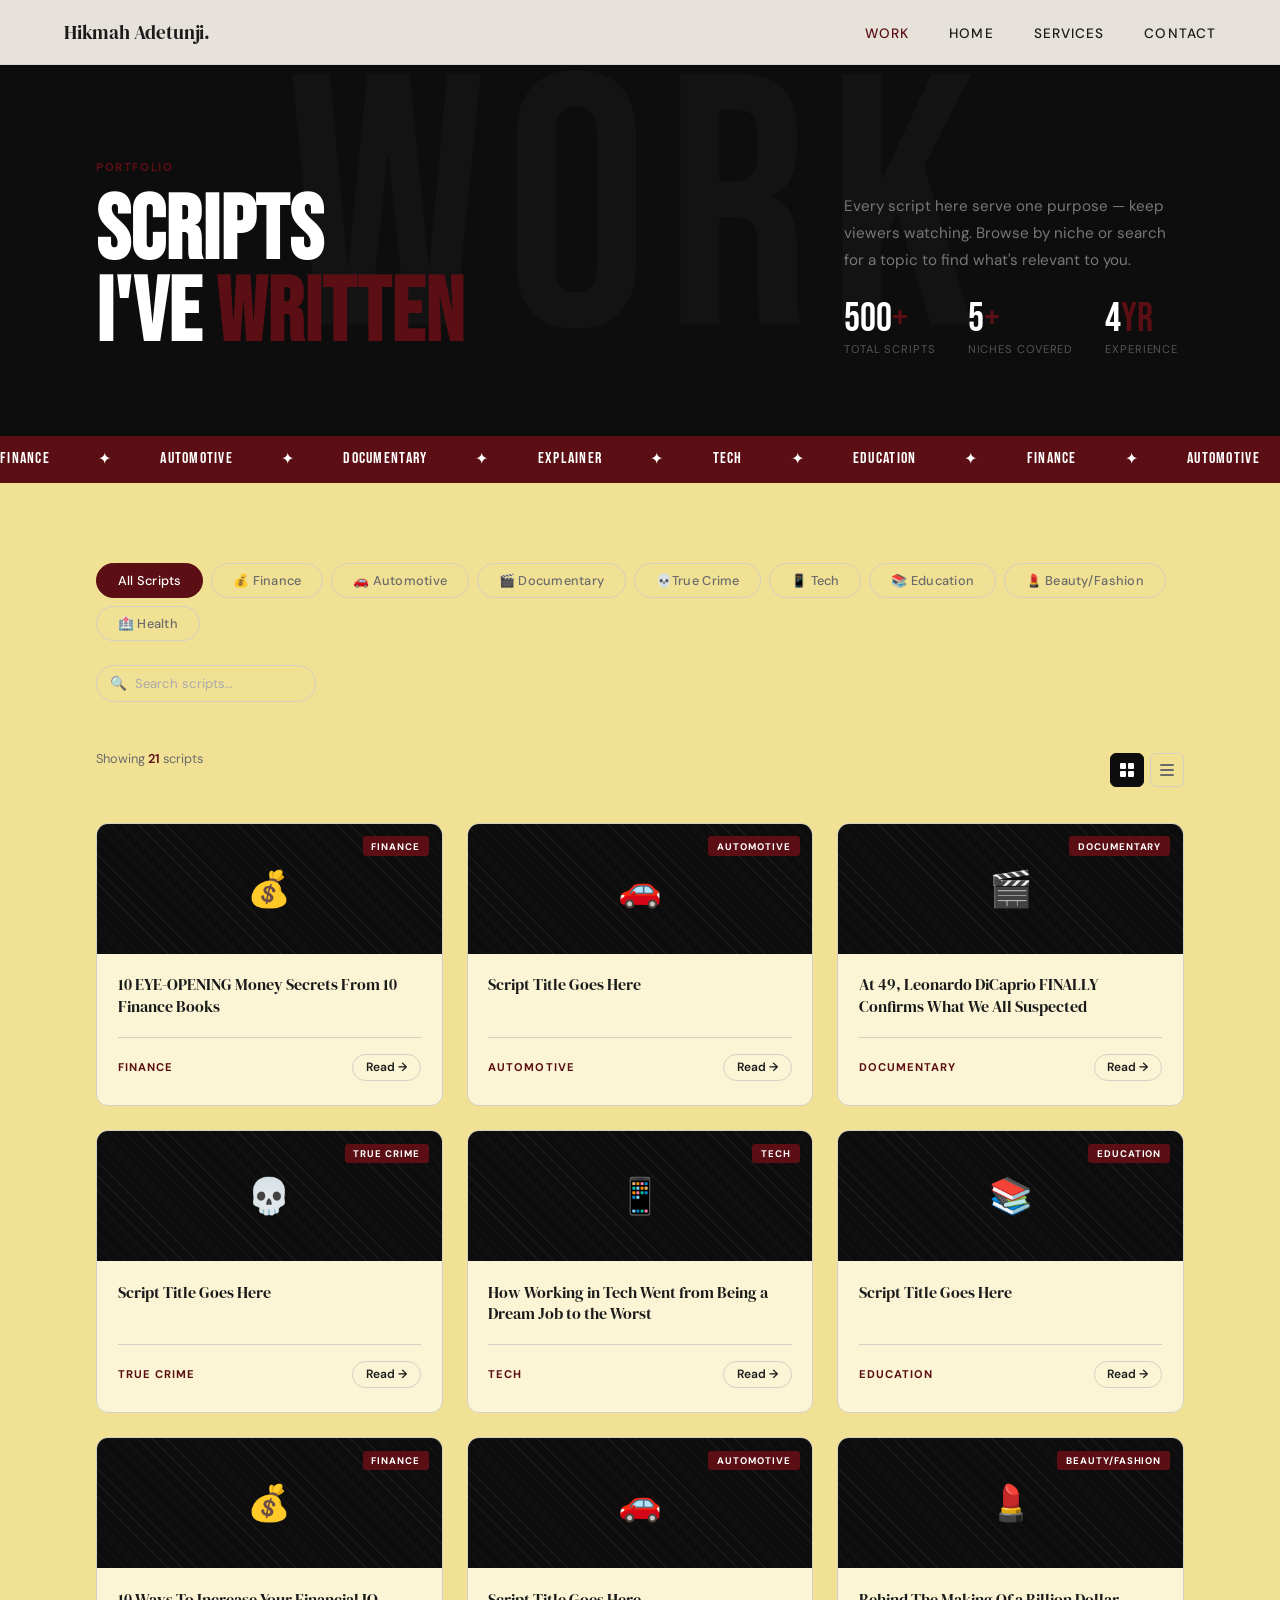
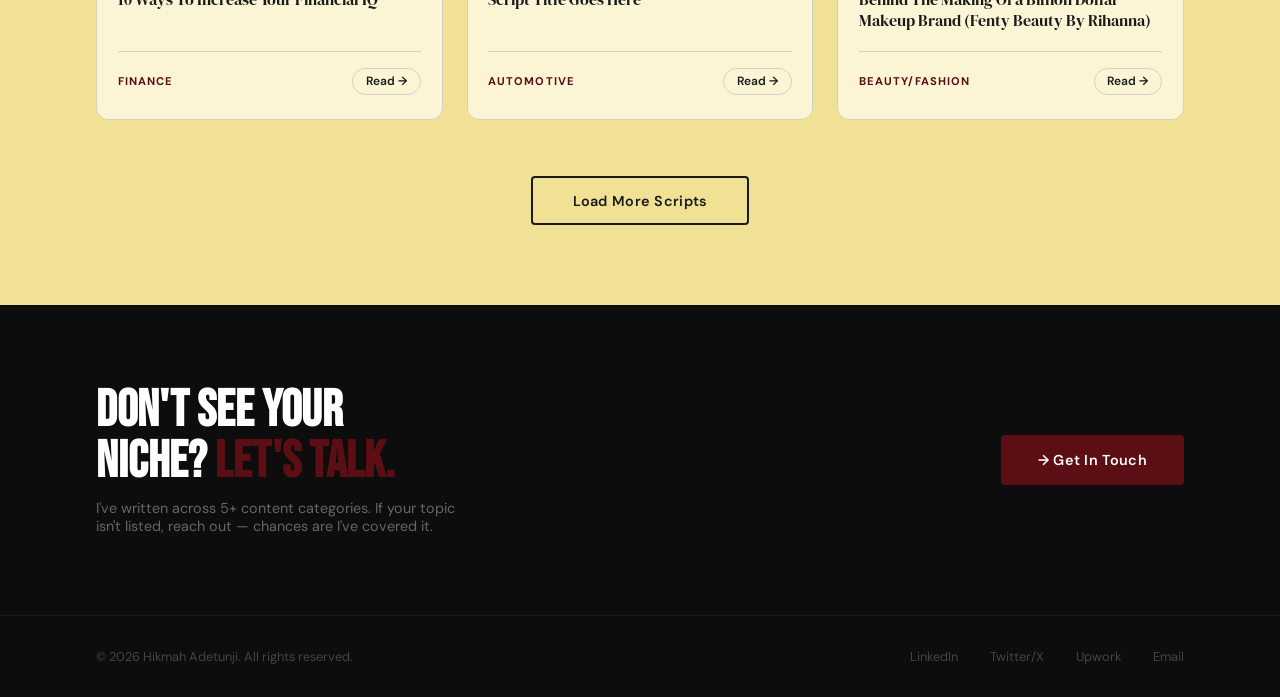
==== work.html @ 8deba7bc "Initial commit" ====
<!DOCTYPE html>
<html lang="en">
<head>
<meta charset="UTF-8">
<meta name="viewport" content="width=device-width, initial-scale=1.0">
<title>Work — Hikmah Adetunji</title>
<link rel="preconnect" href="https://fonts.googleapis.com">
<link href="https://fonts.googleapis.com/css2?family=Bebas+Neue&family=DM+Serif+Display:ital@0;1&family=DM+Sans:wght@300;400;500;600&display=swap" rel="stylesheet">
<link rel="stylesheet" href="work.css">
</head>
<body>

<!-- NAV -->
<nav>
  <a class="nav-logo" href="index.html">Hikmah Adetunji.</a>
   <div class="hamburger" id="hamburger">
  <span></span>
  <span></span>
  <span></span>
</div>
  <ul class="nav-links" id="navLinks">
    <li><a href="work.html" class="active">Work</a></li>
    <li><a href="index.html">Home</a></li>
    <li><a href="index.html#services">Services</a></li>
    <li><a href="index.html#contact">Contact</a></li>
  </ul>
</nav>

<!-- PAGE HERO -->
<section class="page-hero">
  <div class="hero-inner">
    <div class="hero-left-text">
      <span class="section-tag">Portfolio</span>
      <h1>Scripts<br>I've <em>Written</em></h1>
    </div>
    <div class="hero-right-text">
      <p>Every script here serve one purpose — keep viewers watching. Browse by niche or search for a topic to find what's relevant to you.</p>
      <div class="script-count-row">
        <div class="script-count">
          <div class="n">500<span>+</span></div>
          <div class="l">Total Scripts</div>
        </div>
        <div class="script-count">
          <div class="n">5<span>+</span></div>
          <div class="l">Niches Covered</div>
        </div>
        <div class="script-count">
          <div class="n">4<span>yr</span></div>
          <div class="l">Experience</div>
        </div>
      </div>
    </div>
  </div>
</section>

<!-- TICKER -->
<div class="ticker-wrap" aria-hidden="true">
  <div class="ticker">
    <span class="ticker-item">Finance</span><span class="ticker-item">✦</span>
    <span class="ticker-item">Automotive</span><span class="ticker-item">✦</span>
    <span class="ticker-item">Documentary</span><span class="ticker-item">✦</span>
    <span class="ticker-item">Explainer</span><span class="ticker-item">✦</span>
    <span class="ticker-item">Tech</span><span class="ticker-item">✦</span>
    <span class="ticker-item">Education</span><span class="ticker-item">✦</span>
    <span class="ticker-item">Finance</span><span class="ticker-item">✦</span>
    <span class="ticker-item">Automotive</span><span class="ticker-item">✦</span>
    <span class="ticker-item">Documentary</span><span class="ticker-item">✦</span>
    <span class="ticker-item">Explainer</span><span class="ticker-item">✦</span>
    <span class="ticker-item">Tech</span><span class="ticker-item">✦</span>
    <span class="ticker-item">Education</span><span class="ticker-item">✦</span>
  </div>
</div>

<!-- MAIN CONTENT -->
<div class="work-main">

  <!-- Controls -->
  <div class="controls">
    <div class="filter-pills" id="filterPills">
      <button class="pill active" data-filter="all">All Scripts</button>
      <button class="pill" data-filter="finance">💰 Finance</button>
      <button class="pill" data-filter="automotive">🚗 Automotive</button>
      <button class="pill" data-filter="documentary">🎬 Documentary</button>
      <button class="pill" data-filter="true crime"> 💀True Crime</button>
      <button class="pill" data-filter="tech">📱 Tech</button>
      <button class="pill" data-filter="education">📚 Education</button>
      <button class="pill" data-filter="beauty/fashion">💄 Beauty/Fashion</button>
      <button class="pill" data-filter="health">🏥 Health</button>
    </div>
    <div class="search-wrap">
      <span class="search-icon">🔍</span>
      <input type="text" id="searchInput" placeholder="Search scripts…">
    </div>
  </div>

  <div class="controls-bottom">
    <div class="results-count" id="resultsCount">
      Showing <span id="countNum">12</span> scripts
    </div>
    <div class="view-toggle">
      <button class="view-btn active" id="gridBtn" title="Grid view">
        <svg width="14" height="14" viewBox="0 0 14 14" fill="none">
          <rect x="0" y="0" width="6" height="6" rx="1" fill="currentColor"/>
          <rect x="8" y="0" width="6" height="6" rx="1" fill="currentColor"/>
          <rect x="0" y="8" width="6" height="6" rx="1" fill="currentColor"/>
          <rect x="8" y="8" width="6" height="6" rx="1" fill="currentColor"/>
        </svg>
      </button>
      <button class="view-btn" id="listBtn" title="List view">
        <svg width="14" height="14" viewBox="0 0 14 14" fill="none">
          <rect x="0" y="1" width="14" height="2" rx="1" fill="currentColor"/>
          <rect x="0" y="6" width="14" height="2" rx="1" fill="currentColor"/>
          <rect x="0" y="11" width="14" height="2" rx="1" fill="currentColor"/>
        </svg>
      </button>
    </div>
  </div>

  <!-- GRID VIEW -->
  <div class="scripts-grid visible" id="gridView">
    <!-- Cards injected by JS -->
  </div>

  <!-- LIST VIEW -->
  <div class="scripts-list" id="listView">
    <div class="list-header">
      <span>Script Title</span>
      <span>Niche</span>
      <span>Link</span>
    </div>
    <!-- Items injected by JS -->
  </div>

  <!-- Empty state -->
  <div class="empty-state" id="emptyState">
    <div class="emoji">🔍</div>
    <h3>No scripts found</h3>
    <p>Try a different search term or filter.</p>
  </div>

  <div class="load-more-wrap" id="loadMoreWrap">
    <button class="btn-outline" id="loadMoreBtn">Load More Scripts</button>
  </div>
</div>

<!-- CTA STRIP -->
<div class="work-cta">
  <div>
    <h2>DON'T SEE YOUR<br>NICHE? <em>LET'S TALK.</em></h2>
    <p>I've written across 5+ content categories. If your topic isn't listed, reach out — chances are I've covered it.</p>
  </div>
  <a href="index.html#contact" class="btn-primary">→ Get In Touch</a>
</div>

<!-- FOOTER -->
<footer>
  <p>© 2026 Hikmah Adetunji. All rights reserved.</p>
  <div class="footer-links">
    <a href="#">LinkedIn</a>
    <a href="#">Twitter/X</a>
    <a href="#">Upwork</a>
    <a href="mailto:hikmahadetunji20@gmail.com">Email</a>
  </div>
</footer>

<script>
//Hamburger menu toggle
  const hamburger = document.getElementById('hamburger');
  const navLinks = document.getElementById('navLinks');
  hamburger.addEventListener('click', () => {
    navLinks.classList.toggle("active");
    hamburger.classList.toggle('active');
  });
  navLinks.querySelectorAll('a').forEach(link => {
  link.addEventListener('click', () => {
    navLinks.classList.remove('active');
    hamburger.classList.remove('active');
  });
});
  // SCRIPT DATA 
  const scripts = [
    { title: "10 EYE-OPENING Money Secrets From 10 Finance Books", niche: "finance", icon: "💰", href: "https://docs.google.com/document/d/1Xubg43C51r-zm7Qz2BWPcAtL4uTUfX1eIY-7fKqSXfw/edit?usp=sharing" },
    { title: "Script Title Goes Here", niche: "automotive",  icon: "🚗", href: "#" },
    { title: "At 49, Leonardo DiCaprio FINALLY Confirms What We All Suspected", niche: "documentary", icon: "🎬", href: "https://docs.google.com/document/d/1-qkqIVoRy3BZi0nnRckLBLBsRvC5HnCsnBqGYY3cRSM/edit?usp=sharing" },
    { title: "Script Title Goes Here", niche: "true crime",   icon: "💀", href: "#" },
    { title: "How Working in Tech Went from Being a Dream Job to the Worst", niche: "tech", icon: "📱", href: "https://docs.google.com/document/d/1GwGMFyE-ebZzrhV8c1HbbQV3oBygWFj7PUyIW8ehas4/edit?usp=sharing" },
    { title: "Script Title Goes Here", niche: "education",   icon: "📚", href: "#" },
    { title: "10 Ways To Increase Your Financial IQ", niche: "finance",     icon: "💰", href: "https://docs.google.com/document/d/1F2NdmJnstc52rzKiQZv-baKIpYW4xFpKNzzhiuVv3qM/edit?usp=sharing" },
    { title: "Script Title Goes Here", niche: "automotive",  icon: "🚗", href: "#" },
    { title: "Behind The Making Of a Billion Dollar Makeup Brand (Fenty Beauty By Rihanna)", niche: "beauty/fashion",icon: "💄", href:"https://docs.google.com/document/d/1uCBR0VUoDebgAik-jBK9dp8IKvwd8UiMMbZTIuSuqEQ/edit?usp=sharing" },
    { title: "At 32, Christopher's son drops a bombshell about his father's tragic accident", niche: "documentary", icon: "🎬", href: "https://docs.google.com/document/d/1mj1q9eJz3H1cMwCmMwotl0XRqbnRLGQOEqdTB2nA1qM/edit?usp=sharing" },
    { title: "Script Title Goes Here", niche: "true crime",  icon: "💀", href: "#" },
    { title: "Script Title Goes Here", niche: "tech",        icon: "📱", href: "#" },
    { title: "Script Title Goes Here", niche: "education",   icon: "📚", href: "#" },
    { title: "Script Title Goes Here", niche: "health",      icon: "🏥", href: "#" },
    { title: "Script Title Goes Here", niche: "finance",     icon: "💰", href: "#" },
    { title: "Script Title Goes Here", niche: "automotive",  icon: "🚗", href: "#" },
    { title: "The Shocking Truth About Marilyn Monroe’s Mysterious Death", niche: "documentary", icon: "🎬", href: "https://docs.google.com/document/d/1ySW5jL-AylaOPN91fxH-AP0kSXrEdM4PsgiC1vfcsMs/edit?usp=sharing" },
    { title: "Script Title Goes Here", niche: "tech",        icon: "📱", href: "#" },
    { title: "The Rise and Likely Fall of Rhode", niche: "beauty/fashion",icon: "💄", href:"https://docs.google.com/document/d/181VRQA86lRicF8FqdUS2FHuaqSEdoFf2v6P0Xjwb9Z0/edit?usp=sharing" },
    { title: "Script Title Goes Here", niche: "health",        icon: "🏥", href: "#" },
    { title: "The Dark Truth Behind Your Favourite Makeup Products (Mica Powder)", niche: "beauty/fashion",icon: "💄", href:"https://docs.google.com/document/d/1I_87hLsnbpKUKehYtGPsugKuwpq39asFOm5BKEUOeyg/edit?usp=sharing" },


  ];

  const nicheLabels = {
    finance: "Finance", automotive: "Automotive",
    documentary: "Documentary", tech: "Tech", 
    education: "Education", "true crime": "True Crime", 
    "beauty/fashion":"Beauty/Fashion", health: "Health"
  };

  const BATCH = 9;
  let currentFilter = "all";
  let currentSearch = "";
  let currentView = "grid";
  let showing = BATCH;

  const gridView    = document.getElementById("gridView");
  const listView    = document.getElementById("listView");
  const emptyState  = document.getElementById("emptyState");
  const countNum    = document.getElementById("countNum");
  const loadMoreBtn = document.getElementById("loadMoreBtn");
  const loadMoreWrap= document.getElementById("loadMoreWrap");

  function getFiltered() {
    return scripts.filter(s => {
      const matchFilter = currentFilter === "all" || s.niche === currentFilter;
      const matchSearch = s.title.toLowerCase().includes(currentSearch.toLowerCase());
      return matchFilter && matchSearch;
    });
  }

  function renderGrid(items, limit) {
    gridView.innerHTML = "";
    items.slice(0, limit).forEach((s, i) => {
      const card = document.createElement("div");
      card.className = "script-card";
      card.style.animationDelay = (i % BATCH * 0.05) + "s";
      card.innerHTML = `
        <div class="card-top">
          <div class="card-top-pattern"></div>
          <div class="card-top-icon">${s.icon}</div>
          <span class="card-niche-tag">${nicheLabels[s.niche]}</span>
        </div>
        <div class="card-body">
          <div class="card-title">${s.title}</div>
          <div class="card-footer">
            <span class="card-type">${nicheLabels[s.niche]}</span>
            <a href="${s.href}" target="_blank" class="read-link">Read →</a>
          </div>
        </div>`;
      gridView.appendChild(card);
    });
  }

  function renderList(items, limit) {
    // keep header
    const header = listView.querySelector(".list-header");
    listView.innerHTML = "";
    listView.appendChild(header);
    items.slice(0, limit).forEach((s, i) => {
      const row = document.createElement("div");
      row.className = "list-item";
      row.style.animationDelay = (i % BATCH * 0.04) + "s";
      row.innerHTML = `
        <div class="list-title-wrap">
          <span class="list-item-num">${String(i + 1).padStart(2, "0")}</span>
          <div class="list-icon">${s.icon}</div>
          <span class="list-title">${s.title}</span>
        </div>
        <span class="list-niche">${nicheLabels[s.niche]}</span>
        <a href="${s.href}" target="_blank" class="list-link">Read →</a>`;
      listView.appendChild(row);
    });
  }

  function render() {
    const filtered = getFiltered();
    const limited  = Math.min(showing, filtered.length);

    countNum.textContent = filtered.length;
    const isEmpty = filtered.length === 0;
    emptyState.classList.toggle("visible", isEmpty);
    loadMoreWrap.style.display = filtered.length > showing ? "block" : "none";

    if (currentView === "grid") {
      gridView.classList.add("visible");
      gridView.style.display = isEmpty ? "none" : "grid";
      listView.classList.remove("visible");
      listView.style.display = "none";
      if (!isEmpty) renderGrid(filtered, limited);
    } else {
      listView.classList.add("visible");
      listView.style.display = isEmpty ? "none" : "flex";
      gridView.classList.remove("visible");
      gridView.style.display = "none";
      if (!isEmpty) renderList(filtered, limited);
    }
  }

  // Filter pills
  document.getElementById("filterPills").addEventListener("click", e => {
    const btn = e.target.closest(".pill");
    if (!btn) return;
    document.querySelectorAll(".pill").forEach(p => p.classList.remove("active"));
    btn.classList.add("active");
    currentFilter = btn.dataset.filter;
    showing = BATCH;
    render();
  });

  // Search
  document.getElementById("searchInput").addEventListener("input", e => {
    currentSearch = e.target.value;
    showing = BATCH;
    render();
  });

  // View toggle
  document.getElementById("gridBtn").addEventListener("click", () => {
    currentView = "grid";
    document.getElementById("gridBtn").classList.add("active");
    document.getElementById("listBtn").classList.remove("active");
    render();
  });
  document.getElementById("listBtn").addEventListener("click", () => {
    currentView = "list";
    document.getElementById("listBtn").classList.add("active");
    document.getElementById("gridBtn").classList.remove("active");
    render();
  });

  // Load more
  loadMoreBtn.addEventListener("click", () => {
    showing += BATCH;
    render();
  });

  // Init
  render();
</script>
</body>
</html>
---- work.css ----
:root {
    --orange: #5b0e14;
    --dark: #0D0D0D;
    --dark2: #141414;
    --dark3: #1E1E1E;
    --cream: #f1e194;
    --cream2: #fbf5d5;
    --text: #1A1A1A;
    --muted: #6B6B6B;
    --white: #FFFFFF;
    --border: #D5CFC4;
  }
 
  *, *::before, *::after { 
    margin: 0; 
    padding: 0; 
    box-sizing: border-box; 
}
  html { 
    scroll-behavior: smooth; 
}
 
  body {
    font-family: 'DM Sans', sans-serif;
    background: var(--cream);
    color: var(--text);
    overflow-x: hidden;
  }
 
  /*NAV*/
  nav {
    position: fixed; 
    top: 0; 
    left: 0; 
    right: 0; 
    z-index: 100;
    display: flex; 
    justify-content: space-between; 
    align-items: center;
    padding: 1.2rem 4rem;
    background: rgba(245,240,232,0.94);
    backdrop-filter: blur(12px);
    border-bottom: 1px solid rgba(0,0,0,0.06);
  }
  .nav-logo {
    font-family: 'DM Serif Display', serif;
    font-size: 1.2rem; 
    letter-spacing: -0.01em;
    text-decoration: none; 
    color: var(--text);
  }
  .nav-links { 
    display: flex; 
    gap: 2.5rem; 
    list-style: none; 
}
  .nav-links a {
    font-size: 0.85rem; 
    font-weight: 500;
    text-decoration: none; 
    color: var(--text);
    text-transform: uppercase; 
    letter-spacing: 0.08em;
    transition: color 0.2s;
  }
  .nav-links a:hover, .nav-links a.active {
     color: var(--orange); 
    }

     /*Hamburger menu*/


    .hamburger {
        display: none; 
        flex-direction: column; 
        gap: 5px;
        cursor: pointer;
        z-index:200;
        
    }
    .hamburger span {
        width: 25px; 
        height: 3px; 
        background: var(--orange); 
        border-radius: 2px;
        transition: all 0.3s;
    }
    
    .hamburger.active span:nth-child(1) {
  transform: translateY(8px) rotate(45deg);
}
.hamburger.active span:nth-child(2) {
  opacity: 0;
}
.hamburger.active span:nth-child(3) {
  transform: translateY(-8px) rotate(-45deg);
}
 
  /*PAGE HERO*/
  .page-hero {
    padding: 10rem 6rem 5rem;
    background: var(--dark);
    position: relative; 
    overflow: hidden;
  }
  .page-hero::before {
    content: 'WORK';
    position: absolute;
    font-family: 'Bebas Neue', sans-serif;
    font-size: 28vw; 
    color: rgba(255,255,255,0.025);
    top: 50%; 
    left: 50%; 
    transform: translate(-50%, -50%);
    letter-spacing: 0.05em; 
    white-space: nowrap; 
    pointer-events: none;
    line-height: 1;
  }
  .hero-inner {
    position: relative; 
    z-index: 2;
    display: flex; 
    justify-content: space-between;
    align-items: flex-end; 
    gap: 3rem; 
    flex-wrap: wrap;
  }
  .hero-left-text .section-tag {
    font-size: 0.72rem; 
    text-transform: uppercase;
    letter-spacing: 0.14em; 
    color: var(--orange);
    font-weight: 700; 
    margin-bottom: 1rem;
    display: block;
  }
  .page-hero h1 {
    font-family: 'Bebas Neue', sans-serif;
    font-size: clamp(3.5rem, 7vw, 7rem);
    line-height: 0.92; 
    color: var(--white);
    letter-spacing: 0.01em;
  }
  .page-hero h1 em {
    font-style: normal; 
    color: var(--orange);
  }
  .hero-right-text {
    max-width: 340px;
  }
  .hero-right-text p {
    color: #777; 
    line-height: 1.8; 
    font-size: 0.95rem;
    margin-bottom: 1.5rem;
  }
  .script-count-row {
    display: flex; 
    gap: 2rem;
  }
  .script-count .n {
    font-family: 'Bebas Neue', sans-serif;
    font-size: 2.5rem; 
    color: var(--white); 
    line-height: 1;
  }
  .script-count .n span { color: var(--orange); }
  .script-count .l {
    color: #555; 
    font-size: 0.7rem;
    text-transform: uppercase; 
    letter-spacing: 0.08em;
    margin-top: 0.2rem;
  }
 
  /*TICKER */
  .ticker-wrap {
    background: var(--orange); 
    overflow: hidden; 
    padding: 0.85rem 0;
  }
  .ticker {
    display: flex;
    gap: 3rem;
    animation: ticker 30s linear infinite; 
    white-space: nowrap;
  }
  @keyframes ticker { from { transform: translateX(0); } to { transform: translateX(-50%); } }
  .ticker-item {
    font-family: 'Bebas Neue', sans-serif;
    font-size: 1rem; 
    letter-spacing: 0.08em;
    color: var(--white); 
    flex-shrink: 0;
  }
 
  /*MAIN CONTENT*/
  .work-main { 
    padding: 5rem 6rem; 
}
 
  /* Filter + Search bar */
  .controls {
    display: flex; 
    align-items: center;
    justify-content: space-between;
    gap: 1.5rem; 
    margin-bottom: 3rem;
    flex-wrap: wrap;
  }
  .filter-pills { 
    display: flex; 
    gap: 0.5rem; 
    flex-wrap: wrap; 
}
  .pill {
    padding: 0.5rem 1.3rem; 
    border-radius: 100px;
    border: 1.5px solid var(--border);
    background: transparent; 
    cursor: pointer;
    font-family: 'DM Sans', sans-serif;
    font-size: 0.8rem; 
    font-weight: 500;
    color: var(--muted); 
    transition: all 0.2s;
    letter-spacing: 0.02em;
  }
  .pill:hover { 
    border-color: var(--dark); 
    color: var(--dark); 
}
  .pill.active {
    background: var(--orange); 
    border-color: var(--orange);
    color: var(--white);
  }
  .search-wrap {
    position: relative; 
    flex-shrink: 0;
  }
  .search-wrap input {
    padding: 0.55rem 1rem 0.55rem 2.4rem;
    border: 1.5px solid var(--border);
    border-radius: 100px; 
    background: transparent;
    font-family: 'DM Sans', sans-serif;
    font-size: 0.82rem; 
    color: var(--text);
    width: 220px; 
    transition: border-color 0.2s;
    outline: none;
  }
  .search-wrap input::placeholder { 
    color: #aaa;
 }
  .search-wrap input:focus { 
    border-color: var(--orange); 
}
  .search-icon {
    position: absolute; 
    left: 0.85rem; 
    top: 50%;
    transform: translateY(-50%);
    color: #aaa; 
    font-size: 0.85rem; 
    pointer-events: none;
  }
 
  /* Results count */
  .results-count {
    font-size: 0.8rem; 
    color: var(--muted);
    margin-bottom: 1.5rem;
  }
  .results-count span { 
    color: var(--orange); 
    font-weight: 600; 
}
 
  /*VIEW TOGGLE */
  .view-toggle {
    display: flex; 
    gap: 0.4rem; 
    align-items: center;
  }
  .view-btn {
    width: 34px; 
    height: 34px; 
    border-radius: 6px;
    border: 1.5px solid var(--border);
    background: transparent;
    cursor: pointer; 
    display: flex; 
    align-items: center;
    justify-content: center; 
    transition: all 0.2s;
    color: var(--muted);
  }
  .view-btn.active { 
    background: var(--dark); 
    border-color: var(--dark); 
    color: var(--white); }
  .controls-bottom {
    display: flex; 
    justify-content: space-between;
    align-items: center; 
    margin-bottom: 2rem;
  }
 
  /*GRID VIEW*/
  .scripts-grid {
    display: grid;
    grid-template-columns: repeat(3, 1fr);
    gap: 1.5rem;
  }
  .script-card {
    background: var(--cream2);
    border: 1.5px solid var(--border);
    border-radius: 12px; 
    overflow: hidden;
    transition: transform 0.25s, border-color 0.25s, box-shadow 0.25s;
    display: flex; 
    flex-direction: column;
  }
  .script-card:hover {
    transform: translateY(-5px);
    border-color: var(--orange);
    box-shadow: 0 12px 32px rgba(0,0,0,0.09);
  }
  .card-top {
    height: 130px; 
    background: var(--dark);
    display: flex; 
    align-items: center; 
    justify-content: center;
    position: relative; 
    overflow: hidden;
  }
  .card-top-pattern {
    position: absolute; 
    inset: 0; 
    opacity: 0.05;
    background-image: repeating-linear-gradient(
      45deg, #fff 0px, #fff 1px, transparent 1px, transparent 10px
    );
  }
  .card-top-icon { 
    font-size: 2.2rem; 
    position: relative; 
    z-index: 1; 
}
  .card-niche-tag {
    position: absolute; 
    top: 0.8rem; 
    right: 0.8rem;
    background: var(--orange); 
    color: var(--white);
    font-size: 0.6rem; 
    font-weight: 700;
    text-transform: uppercase; 
    letter-spacing: 0.1em;
    padding: 0.2rem 0.55rem; 
    border-radius: 3px;
  }
  .card-body {
    padding: 1.3rem 1.3rem 1.5rem;
    display: flex; 
    flex-direction: column; 
    flex: 1;
  }
  .card-title {
    font-family: 'DM Serif Display', serif;
    font-size: 1rem; 
    line-height: 1.35;
    color: var(--text);
    margin-bottom: auto;
  }
  .card-title.placeholder {
    background: var(--border);
    color: transparent;
    border-radius: 4px; 
    display: block;
    height: 1.3rem; 
    width: 85%;
  }
  .card-footer {
    display: flex; 
    align-items: center;
    justify-content: space-between; 
    margin-top: 1.2rem;
    padding-top: 1rem; 
    border-top: 1px solid var(--border);
  }
  .card-type {
    font-size: 0.7rem; 
    font-weight: 700;
    text-transform: uppercase; 
    letter-spacing: 0.09em;
    color: var(--orange);
  }
  .read-link {
    font-size: 0.75rem; 
    font-weight: 600;
    color: var(--text); 
    text-decoration: none;
    border: 1.5px solid var(--border);
    border-radius: 100px; 
    padding: 0.28rem 0.8rem;
    transition: all 0.2s; 
    display: inline-flex;
    align-items: center; 
    gap: 0.3rem;
  }
  .read-link:hover { 
    border-color: var(--orange); 
    color: var(--orange); 
}
 
/*LIST VIEW*/
  .scripts-list { 
    display: none; 
    flex-direction: column; 
}
  .scripts-list.visible { 
    display: flex; 
}
  .scripts-grid.visible { 
    display: grid; 
}
  .scripts-grid { 
    display: none;
 }
 
  .list-header {
    display: grid;
    grid-template-columns: 2fr 1fr 80px;
    gap: 1rem; 
    padding: 0.7rem 1.5rem;
    border-bottom: 2px solid var(--dark);
    margin-bottom: 0.5rem;
  }
  .list-header span {
    font-size: 0.68rem; 
    font-weight: 700;
    text-transform: uppercase; 
    letter-spacing: 0.12em;
    color: var(--muted);
  }
  .list-item {
    display: grid;
    grid-template-columns: 2fr 1fr 80px;
    gap: 1rem; 
    padding: 1.1rem 1.5rem;
    border-bottom: 1px solid var(--border);
    align-items: center;
    transition: background 0.2s;
    border-radius: 6px;
  }
  .list-item:hover { 
    background: var(--cream2); 
}
  .list-item-num {
    font-family: 'Bebas Neue', sans-serif;
    font-size: 0.85rem; 
    color: #bbb;
    min-width: 28px; 
    display: inline-block;
  }
  .list-title-wrap { 
    display: flex; 
    align-items: center; 
    gap: 0.7rem; }
  .list-icon {
    width: 32px; 
    height: 32px; 
    border-radius: 6px;
    background: var(--dark); 
    display: flex;
    align-items: center; 
    justify-content: center;
    font-size: 0.9rem; 
    flex-shrink: 0;
  }
  .list-title {
    font-weight: 500; 
    font-size: 0.9rem; 
    color: var(--text);
  }
  .list-title.placeholder {
    background: var(--border); 
    color: transparent;
    border-radius: 4px; 
    display: inline-block;
    height: 1rem; 
    width: 180px;
  }
  .list-niche {
    font-size: 0.72rem; 
    font-weight: 700;
    text-transform: uppercase; 
    letter-spacing: 0.08em;
    color: var(--orange);
  }
  .list-link {
    font-size: 0.75rem; 
    font-weight: 600;
    color: var(--text); 
    text-decoration: none;
    border: 1.5px solid var(--border); 
    border-radius: 100px;
    padding: 0.28rem 0.8rem; 
    transition: all 0.2s;
    text-align: center; 
    display: inline-block;
  }
  .list-link:hover { 
    border-color: var(--orange); 
    color: var(--orange); 
}
 
  /*EMPTY STATE*/
  .empty-state {
    display: none; 
    text-align: center;
    padding: 5rem 2rem;
  }
  .empty-state.visible { 
    display: block; 
}
  .empty-state .emoji { 
    font-size: 3rem; 
    margin-bottom: 1rem; 
}
  .empty-state h3 { 
    font-family: 'DM Serif Display', serif; 
    font-size: 1.5rem; 
    margin-bottom: 0.5rem;
 }
  .empty-state p { 
    color: var(--muted); 
    font-size: 0.9rem; 
}
 
  /*LOAD MORE */
  .load-more-wrap { 
    text-align: center; 
    margin-top: 3.5rem;
 }
  .btn-outline {
    padding: 0.85rem 2.5rem; 
    border-radius: 4px;
    border: 2px solid var(--text); 
    background: transparent;
    font-family: 'DM Sans', sans-serif;
    font-size: 0.9rem; 
    font-weight: 600;
    cursor: pointer; 
    transition: all 0.2s; 
    color: var(--text);
    letter-spacing: 0.02em;
  }
  .btn-outline:hover { 
    background: var(--text); 
    color: var(--cream); 
}
 
  /*CTA STRIP*/
  .work-cta {
    background: var(--dark); 
    padding: 5rem 6rem;
    display: flex; 
    align-items: center;
    justify-content: space-between; 
    gap: 3rem; 
    flex-wrap: wrap;
  }
  .work-cta h2 {
    font-family: 'Bebas Neue', sans-serif;
    font-size: clamp(2rem, 4vw, 3.5rem);
    color: var(--white); 
    line-height: 1;
  }
  .work-cta h2 em { 
    font-style: normal; 
    color: var(--orange); 
}
  .work-cta p { 
    color: #666; 
    margin-top: 0.7rem; 
    font-size: 0.9rem; 
    max-width: 360px; 
}
  .btn-primary {
    background: var(--orange); 
    color: var(--white);
    padding: 0.9rem 2.2rem; 
    border-radius: 4px;
    font-weight: 600; 
    font-size: 0.9rem;
    text-decoration: none; 
    letter-spacing: 0.02em;
    transition: all 0.2s; 
    border: 2px solid var(--orange);
    display: inline-flex; 
    align-items: center; 
    gap: 0.5rem;
    white-space: nowrap; 
    flex-shrink: 0;
  }
  .btn-primary:hover { 
    background: transparent; 
    color: var(--orange); 
}
 
  /*FOOTER*/
  footer {
    background: var(--dark); 
    border-top: 1px solid #1a1a1a;
    padding: 2rem 6rem;
    display: flex; 
    justify-content: space-between; 
    align-items: center;
  }
  footer p { 
    color: #444; 
    font-size: 0.8rem; 
}
  .footer-links { 
    display: flex; 
    gap: 2rem; 
}
  .footer-links a {
    color: #444; 
    font-size: 0.8rem;
    text-decoration: none; 
    transition: color 0.2s;
  }
  .footer-links a:hover { 
    color: var(--orange); 
}
 
  /*RESPONSIVE*/
  @media (max-width: 900px) {
     .nav-links {
            position: fixed; 
            top: 0;
             right: 0; 
            height: 100vh; 
            width: 200px;
            background: var(--cream);
            flex-direction: column; 
            align-items: center; 
            justify-content: center;
            display:none;
            z-index:150;
            box-shadow:-4px 0 20px rgba(0,0,0,0.15);
        }

        .nav-links.active {
            display: flex;
        }

        .hamburger {
            display: flex;
        }
    nav { 
    padding: 1.2rem 2rem; 
}
    .page-hero {
     padding: 8rem 2rem 4rem; 
    }
    .hero-inner { 
    flex-direction: column; 
    align-items: flex-start; 
    gap: 2rem; 
}
    .work-main {
     padding: 3rem 1.5rem; 
    }
    .controls { 
    flex-direction: column; 
    align-items: flex-start; 
}
    .search-wrap input { 
    width: 100%; 
}
    .search-wrap { 
    width: 100%; 
}
    .scripts-grid {
    grid-template-columns: 1fr; 
}
    .work-cta { 
    padding: 4rem 2rem; 
    flex-direction: column;
 }
    footer { 
    padding: 2rem; 
    flex-direction: column; 
    gap: 1rem; }
  }
  @media (min-width: 601px) and (max-width: 900px) {
    .scripts-grid { 
    grid-template-columns: repeat(2, 1fr); 
}
    .work-main { 
    padding: 3rem 2rem; 
}
  }
 
  /* Reveal animation */
  .fade-in {
    opacity: 0; transform: translateY(20px);
    animation: fadeUp 0.6s ease forwards;
  }
  @keyframes fadeUp {
    to { opacity: 1; transform: translateY(0); }
  }
  .script-card, .list-item {
    animation: fadeUp 0.5s ease both;
  }
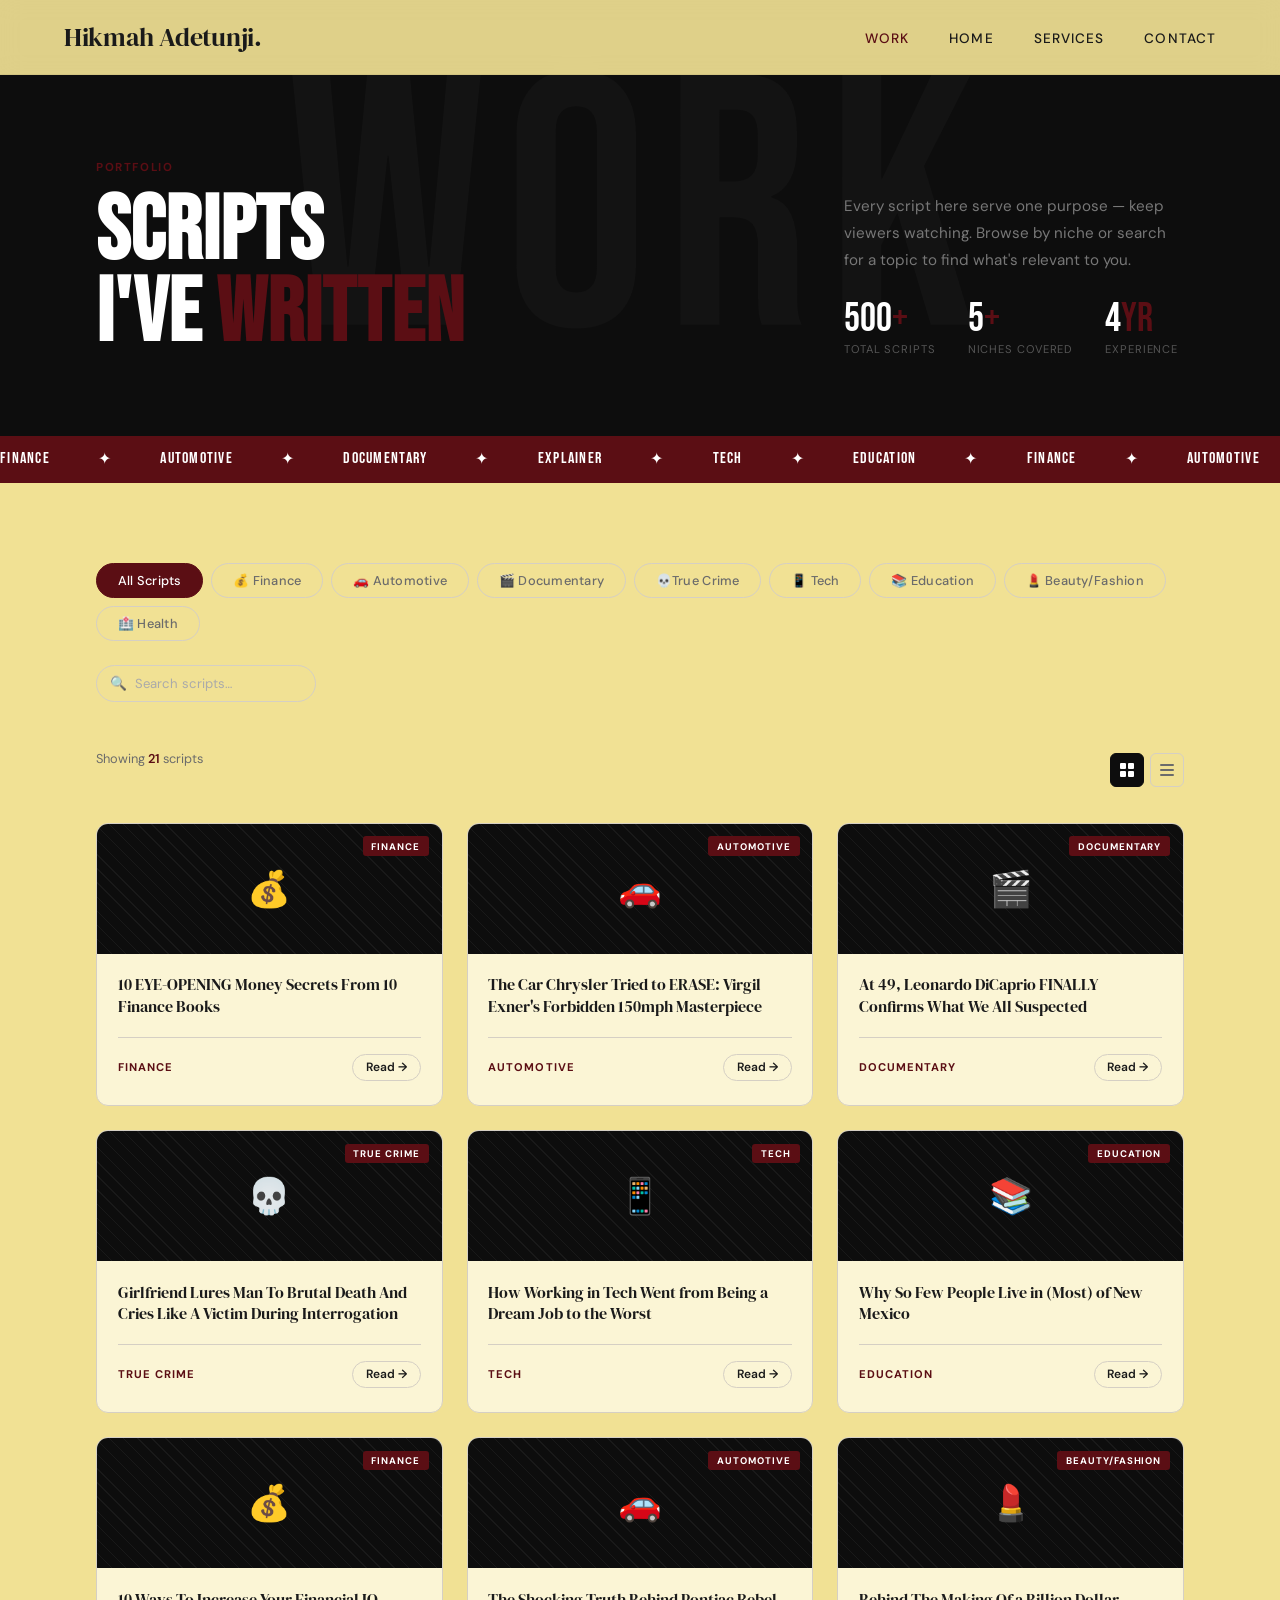
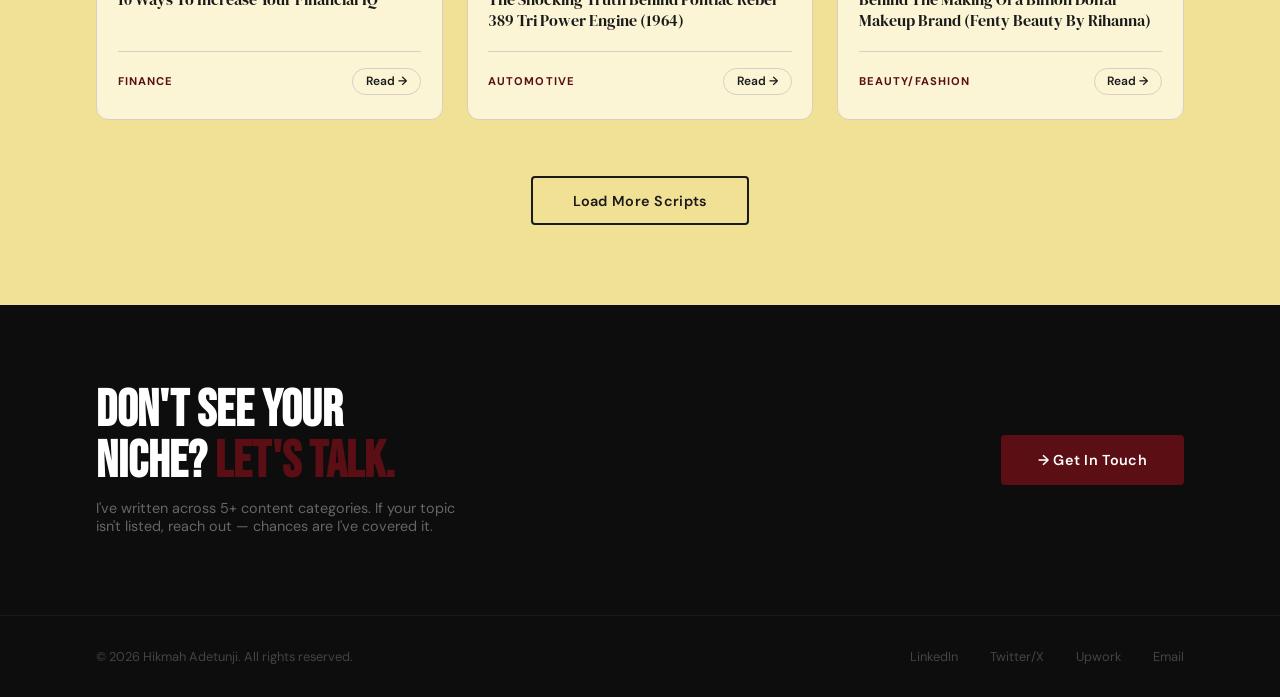
==== commit aed5afab: "add more scripts to the script section" ====
--- a/work.html
+++ b/work.html
@@ -180,25 +180,25 @@
   // SCRIPT DATA 
   const scripts = [
     { title: "10 EYE-OPENING Money Secrets From 10 Finance Books", niche: "finance", icon: "💰", href: "https://docs.google.com/document/d/1Xubg43C51r-zm7Qz2BWPcAtL4uTUfX1eIY-7fKqSXfw/edit?usp=sharing" },
-    { title: "Script Title Goes Here", niche: "automotive",  icon: "🚗", href: "#" },
+    { title: "The Car Chrysler Tried to ERASE: Virgil Exner's Forbidden 150mph Masterpiece", niche: "automotive",  icon: "🚗", href: "https://docs.google.com/document/d/10RI9zzeykxOcAsl1xl3eNdok082heyaUquJauvUAdoE/edit?usp=sharing" },
     { title: "At 49, Leonardo DiCaprio FINALLY Confirms What We All Suspected", niche: "documentary", icon: "🎬", href: "https://docs.google.com/document/d/1-qkqIVoRy3BZi0nnRckLBLBsRvC5HnCsnBqGYY3cRSM/edit?usp=sharing" },
-    { title: "Script Title Goes Here", niche: "true crime",   icon: "💀", href: "#" },
+    { title: "Girlfriend Lures Man To Brutal Death And Cries Like A Victim During Interrogation", niche: "true crime",   icon: "💀", href: "https://docs.google.com/document/d/1SZDT2kfK6Z6iTTQUgytgEvS7bGxZKicVFLpkYGzs3Ds/edit?usp=sharing" },
     { title: "How Working in Tech Went from Being a Dream Job to the Worst", niche: "tech", icon: "📱", href: "https://docs.google.com/document/d/1GwGMFyE-ebZzrhV8c1HbbQV3oBygWFj7PUyIW8ehas4/edit?usp=sharing" },
-    { title: "Script Title Goes Here", niche: "education",   icon: "📚", href: "#" },
+    { title: "Why So Few People Live in (Most) of New Mexico", niche: "education",   icon: "📚", href: "https://docs.google.com/document/d/1AfKf-XAXSe6FFgPnqDRo0Aks8ZRrM6u2MqXddF72yJo/edit?usp=sharing" },
     { title: "10 Ways To Increase Your Financial IQ", niche: "finance",     icon: "💰", href: "https://docs.google.com/document/d/1F2NdmJnstc52rzKiQZv-baKIpYW4xFpKNzzhiuVv3qM/edit?usp=sharing" },
-    { title: "Script Title Goes Here", niche: "automotive",  icon: "🚗", href: "#" },
+    { title: "The Shocking Truth Behind Pontiac Rebel 389 Tri Power Engine  (1964)", niche: "automotive",  icon: "🚗", href: "https://docs.google.com/document/d/1u98hzXr4bR8Ye0jhfPvnnDnQ6RcPxrVo3CFtjWs6NB0/edit?usp=sharing" },
     { title: "Behind The Making Of a Billion Dollar Makeup Brand (Fenty Beauty By Rihanna)", niche: "beauty/fashion",icon: "💄", href:"https://docs.google.com/document/d/1uCBR0VUoDebgAik-jBK9dp8IKvwd8UiMMbZTIuSuqEQ/edit?usp=sharing" },
     { title: "At 32, Christopher's son drops a bombshell about his father's tragic accident", niche: "documentary", icon: "🎬", href: "https://docs.google.com/document/d/1mj1q9eJz3H1cMwCmMwotl0XRqbnRLGQOEqdTB2nA1qM/edit?usp=sharing" },
-    { title: "Script Title Goes Here", niche: "true crime",  icon: "💀", href: "#" },
-    { title: "Script Title Goes Here", niche: "tech",        icon: "📱", href: "#" },
-    { title: "Script Title Goes Here", niche: "education",   icon: "📚", href: "#" },
-    { title: "Script Title Goes Here", niche: "health",      icon: "🏥", href: "#" },
-    { title: "Script Title Goes Here", niche: "finance",     icon: "💰", href: "#" },
-    { title: "Script Title Goes Here", niche: "automotive",  icon: "🚗", href: "#" },
+    { title: "Violent Attack on Officers Responding to an Active Shooting", niche: "true crime",  icon: "💀", href: "https://docs.google.com/document/d/1e0GxYMklYRiZ2GEmfZLSadBrG2QEuHg6BggMvW_EJZI/edit?usp=sharing" },
+    { title: "Tech Layoffs 2024 What's Behind Recent Tech Layoffs", niche: "tech",        icon: "📱", href: "https://docs.google.com/document/d/14V_RtXO8ofSq4JUT9sh74kzq7p4IA1VN0i06Bh4qwKo/edit?tab=t.0" },
+    { title: "Why 90% Of Alaska Is Empty. (It's Not Just The Cold)", niche: "education",icon: "📚", href: "https://docs.google.com/document/d/19dqFPKoXggon6JuZO6entx-jmphn-HZH251z97qUuJg/edit?tab=t.0" },
+    { title: "Forget Medications! This Food Restores Memory AND Kills Dementia ", niche: "health", icon: "🏥", href: "https://docs.google.com/document/d/1mSt3u9IFW6jgFCx2B0aZgAoM0Cb_m7y3SlxidnjpaZk/edit?usp=sharing" },
+    { title: "Chinese Yuan Overtakes Euro: BRICS Smashes Europe in Economy.", niche: "finance",     icon: "💰", href: "https://docs.google.com/document/d/1BZ_mL5Y-pm2nc8dHUxQavCJD__avdVHuOkw0T3BR8Cg/edit?usp=sharing" },
+    { title: "Ed pink and his last ever FORD 427 cammer", niche: "automotive",  icon: "🚗", href: "https://docs.google.com/document/d/1BSRiBIeblzPyrxqE6taDrnVS7wAD3ZCjds8VMHGsKpM/edit?usp=sharing" },
     { title: "The Shocking Truth About Marilyn Monroe’s Mysterious Death", niche: "documentary", icon: "🎬", href: "https://docs.google.com/document/d/1ySW5jL-AylaOPN91fxH-AP0kSXrEdM4PsgiC1vfcsMs/edit?usp=sharing" },
-    { title: "Script Title Goes Here", niche: "tech",        icon: "📱", href: "#" },
+    { title: "Is AI the most transformative technology?", niche: "tech",        icon: "📱", href: "https://docs.google.com/document/d/1RE11vWPcRY-qeHu6LvVXa_EfaFI4Zn_RZXJnfFTONB4/edit?usp=sharing" },
     { title: "The Rise and Likely Fall of Rhode", niche: "beauty/fashion",icon: "💄", href:"https://docs.google.com/document/d/181VRQA86lRicF8FqdUS2FHuaqSEdoFf2v6P0Xjwb9Z0/edit?usp=sharing" },
-    { title: "Script Title Goes Here", niche: "health",        icon: "🏥", href: "#" },
+    { title: "Forget Medications! This Food Restores Memory AND Kills Dementia ", niche: "health", icon: "🏥", href: "https://docs.google.com/document/d/15nEHBhDzc5r-cuefuNw37_irM6ZljyphLM8aDcmJHpo/edit?usp=sharing" },
     { title: "The Dark Truth Behind Your Favourite Makeup Products (Mica Powder)", niche: "beauty/fashion",icon: "💄", href:"https://docs.google.com/document/d/1I_87hLsnbpKUKehYtGPsugKuwpq39asFOm5BKEUOeyg/edit?usp=sharing" },
 
 
--- a/work.css
+++ b/work.css
@@ -38,13 +38,13 @@
     justify-content: space-between; 
     align-items: center;
     padding: 1.2rem 4rem;
-    background: rgba(245,240,232,0.94);
+    background: rgba(241, 225, 148, 0.92);
     backdrop-filter: blur(12px);
     border-bottom: 1px solid rgba(0,0,0,0.06);
   }
   .nav-logo {
     font-family: 'DM Serif Display', serif;
-    font-size: 1.2rem; 
+    font-size: 1.6rem; 
     letter-spacing: -0.01em;
     text-decoration: none; 
     color: var(--text);
